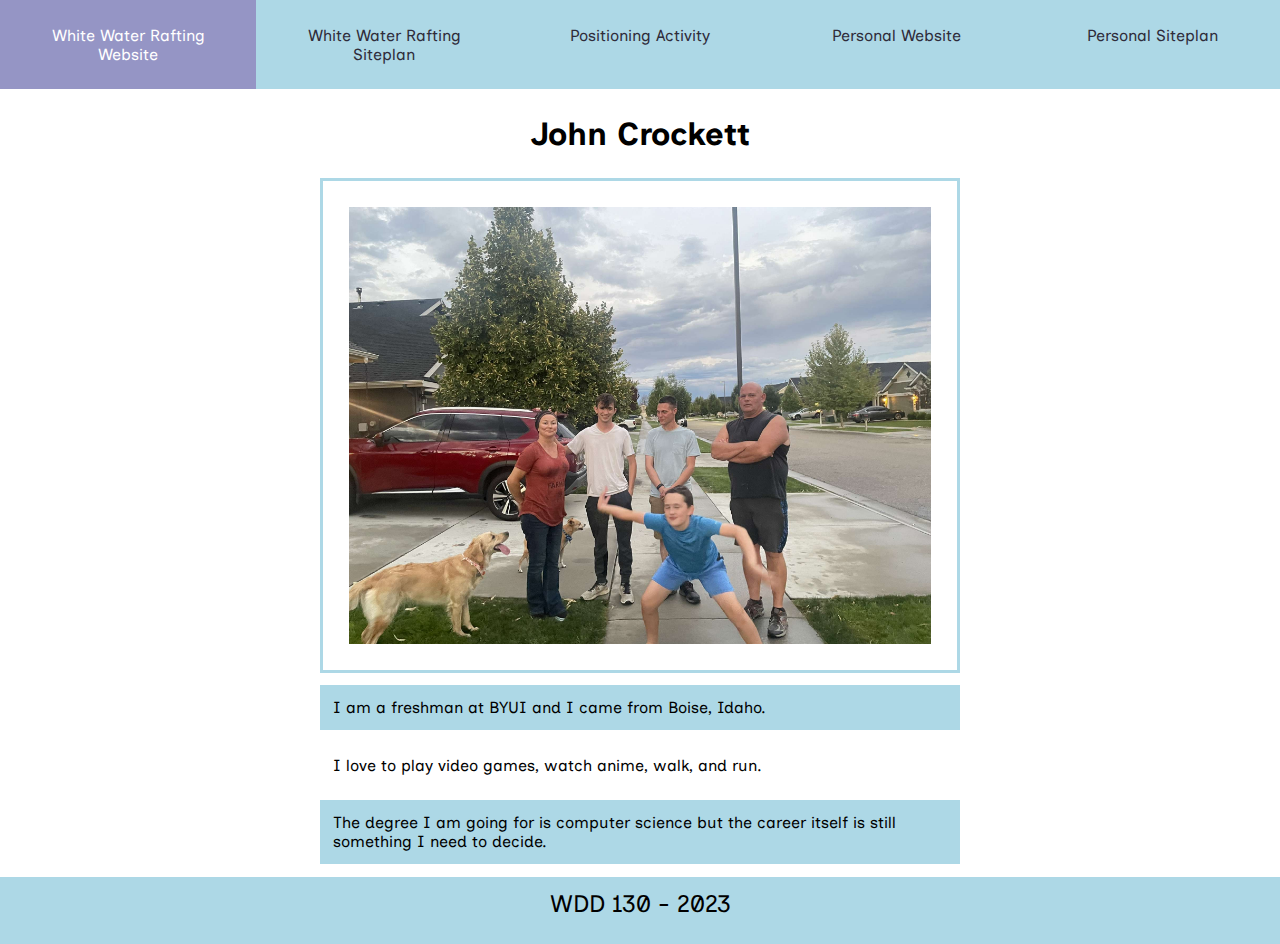
==== index.html @ 6df81dc8 "first commit" ====
<!DOCTYPE html>
<html lang="en">
    <head>
        <!-- Page Support -->
        <meta charset="UTF-8">
        <meta name="viewport" content="width=device-width, inital-scale=1.0">
        <title>WDD130 | Home</title>
        <link href="portal.css" rel="stylesheet">
    </head>

    <body>
        <div id="content">
    
        <header>
            <!-- The links for the Portal Page -->
            <nav id="primary">
                <a href="wwr/index.html">White Water Rafting Website</a>
                <a href="wwr/site-plan-rafting.html">White Water Rafting Siteplan</a>
                <a href="positioning.html">Positioning Activity</a>
                <a href="#">Personal Website</a>
                <a href="#">Personal Siteplan</a>
            </nav> 
        </header>       
        
        <!-- Header / Reason for the page -->
        <h1>John Crockett</h1>

        <!-- Image of me -->
        <img src="images/Yea.jpg" alt="Picture of me">

        <!-- Paragraphs about me -->
        <p class="background">I am a freshman at BYUI and I came from Boise, Idaho.</p>
        <p>I love to play video games, watch anime, walk, and run.</p>
        <p class="background">The degree I am going for is computer science but the career itself is still something I need to decide.</p>
        
        <footer>
            <p>WDD 130 - 2023</p>
        </footer>

        </div>
    </body>

</html>
---- portal.css ----
@import url('https://fonts.googleapis.com/css2?family=Dela+Gothic+One&family=Inclusive+Sans&display=swap');

/* Links in header */
a {
    background-color: lightblue;
    color: rgb(47, 44, 58);
    text-decoration: none;
    padding: 2%;
    /* margin: 0.5%; */
    text-align: center;
    width: 100%;
}

body {
    background-color: lightblue;
    font-family: "Inclusive Sans", Helvetica, sans-serif;
    padding: 0;
    margin: 0;
}

#content {
    background-color: white;
    max-width: 100%;
    margin: 0 auto;
}

/* * {  
    border: 1px solid red;
} */

footer p {
    background-color: lightblue;
    font-size: 1.5em;
    text-align: center;
    width: 100%;
}

p {
   padding: 1%;
   margin: 1% auto; 
   width: 50%;
   box-sizing: border-box;
}

/* Changes font size of header */
h1 {
    font-size: 2em;
    text-align: center;
    margin: 2%;
}

/* Changes picture size */
img {
    width: 50%;
    display: block;
    margin: 0 auto;
    border: 3px solid lightblue;
    padding: 2%;
    box-sizing: border-box;
}

/* On hover changes color of links */
a:hover {
    background-color: rgb(149, 149, 197);
    color: white;
}

/* Prevents overlap and centers */
nav {
    display: flex;
    justify-content: center;
    padding: 0%;
}

/* Changes background color of class names */
.background {
    background-color: lightblue;
}

/* Changes color of ID names */
#primary {
    background-color: white;
}
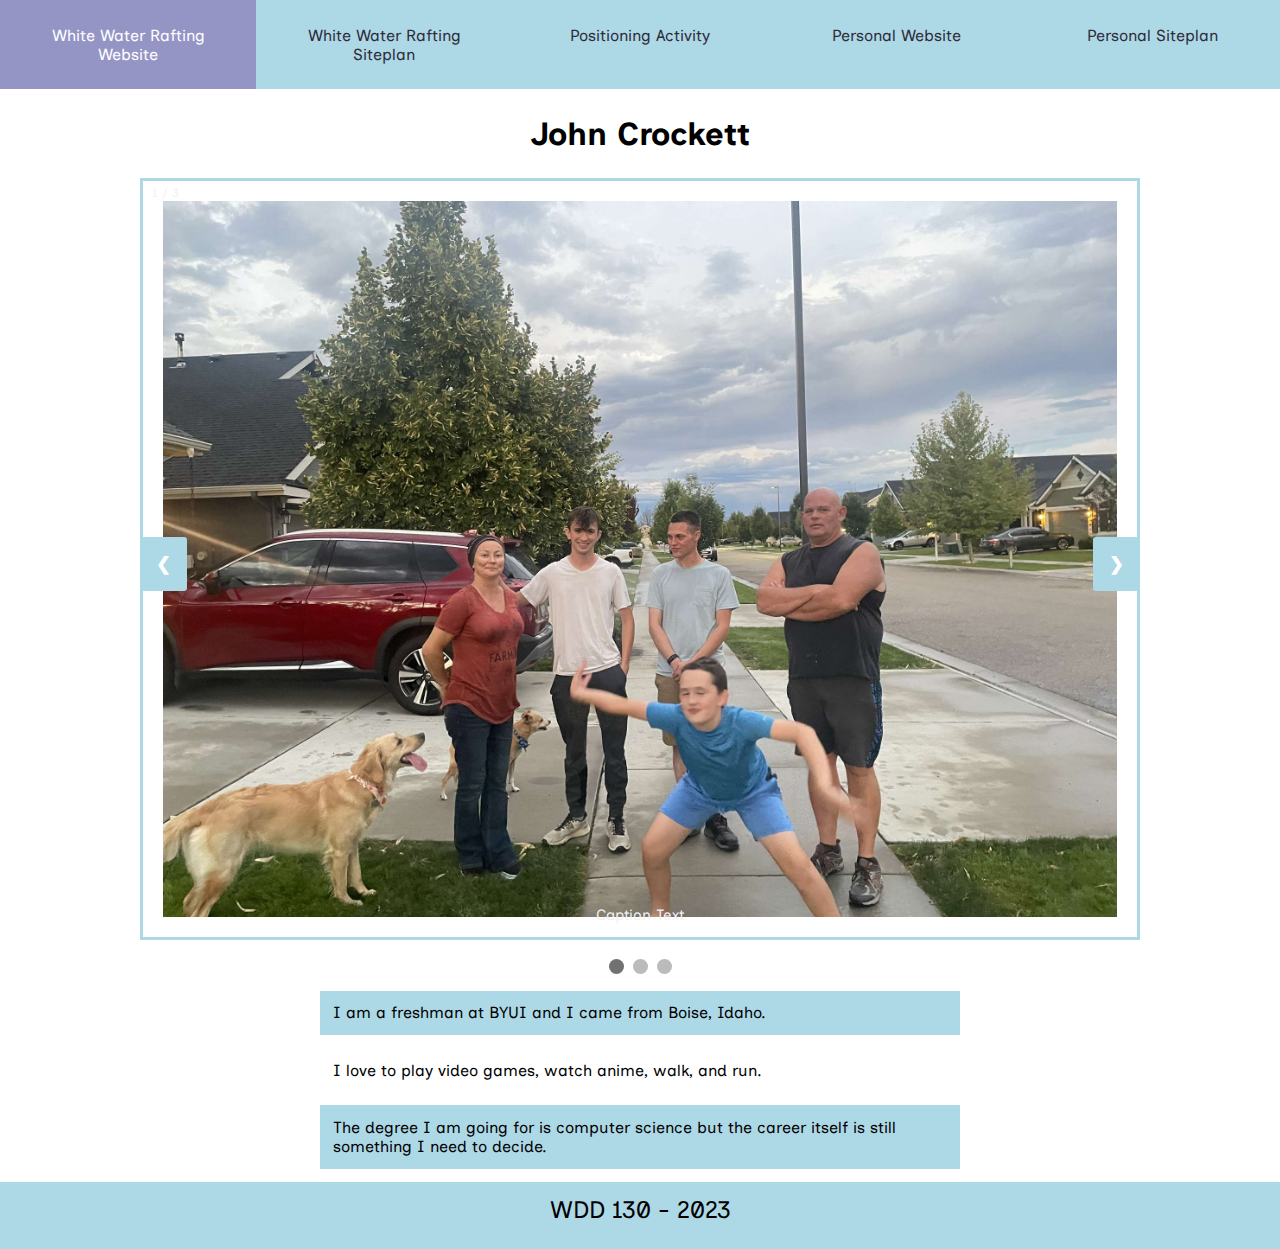
==== commit 91efc86e: "Added slideshow to index" ====
--- a/index.html
+++ b/index.html
@@ -18,15 +18,49 @@
                 <a href="wwr/site-plan-rafting.html">White Water Rafting Siteplan</a>
                 <a href="positioning.html">Positioning Activity</a>
                 <a href="#">Personal Website</a>
-                <a href="#">Personal Siteplan</a>
+                <a href="artshow/site-plan.html">Personal Siteplan</a>
             </nav> 
         </header>       
         
-        <!-- Header / Reason for the page -->
+        <!-- Header / Reason for the page -->   
         <h1>John Crockett</h1>
 
-        <!-- Image of me -->
-        <img src="images/Yea.jpg" alt="Picture of me">
+        <!-- Hello -->
+
+        <!-- Slideshow container -->
+<div class="slideshow-container">
+
+    <!-- Full-width images with number and caption text -->
+    <div class="mySlides fade">
+      <div class="numbertext">1 / 3</div>
+      <img src="images/Yea.jpg" style="width:100%">
+      <div class="text">Caption Text</div>
+    </div>
+  
+    <div class="mySlides fade">
+      <div class="numbertext">2 / 3</div>
+      <img src="images/Work.png" style="width:100%">
+      <div class="text">Caption Two</div>
+    </div>
+  
+    <div class="mySlides fade">
+      <div class="numbertext">3 / 3</div>
+      <img src="images/backup.jpg" style="width:100%">
+      <div class="text">Caption Three</div>
+    </div>
+  
+    <!-- Next and previous buttons -->
+    <a class="prev" onclick="plusSlides(-1)">&#10094;</a>
+    <a class="next" onclick="plusSlides(1)">&#10095;</a>
+  </div>
+  <br>
+  
+  <!-- The dots/circles -->
+  <div style="text-align:center">
+    <span class="dot" onclick="currentSlide(1)"></span>
+    <span class="dot" onclick="currentSlide(2)"></span>
+    <span class="dot" onclick="currentSlide(3)"></span>
+  </div>
 
         <!-- Paragraphs about me -->
         <p class="background">I am a freshman at BYUI and I came from Boise, Idaho.</p>
@@ -35,9 +69,40 @@
         
         <footer>
             <p>WDD 130 - 2023</p>
-        </footer>
+        </footer>   
 
         </div>
     </body>
 
+    <script>
+    let slideIndex = 1;
+        showSlides(slideIndex);
+        
+        // Next/previous controls
+        function plusSlides(n) {
+          showSlides(slideIndex += n);
+        }
+        
+        // Thumbnail image controls
+        function currentSlide(n) {
+          showSlides(slideIndex = n);
+        }
+        
+        function showSlides(n) {
+          let i;
+          let slides = document.getElementsByClassName("mySlides");
+          let dots = document.getElementsByClassName("dot");
+          if (n > slides.length) {slideIndex = 1}
+          if (n < 1) {slideIndex = slides.length}
+          for (i = 0; i < slides.length; i++) {
+            slides[i].style.display = "none";
+          }
+          for (i = 0; i < dots.length; i++) {
+            dots[i].className = dots[i].className.replace(" active", "");
+          }
+          slides[slideIndex-1].style.display = "block";
+          dots[slideIndex-1].className += " active";
+        }
+        </script>
+
 </html>--- a/portal.css
+++ b/portal.css
@@ -80,4 +80,92 @@
 /* Changes color of ID names */
 #primary {
     background-color: white;
+}
+
+* {box-sizing:border-box}
+
+/* Slideshow container */
+.slideshow-container {
+  max-width: 1000px;
+  position: relative;
+  margin: auto;
+}
+
+/* Hide the images by default */
+.mySlides {
+  display: none;
+}
+
+/* Next & previous buttons */
+.prev, .next {
+  cursor: pointer;
+  position: absolute;
+  top: 50%;
+  width: auto;
+  margin-top: -22px;
+  padding: 16px;
+  color: white;
+  font-weight: bold;
+  font-size: 18px;
+  transition: 0.6s ease;
+  border-radius: 0 3px 3px 0;
+  user-select: none;
+}
+
+/* Position the "next button" to the right */
+.next {
+  right: 0;
+  border-radius: 3px 0 0 3px;
+}
+
+/* On hover, add a black background color with a little bit see-through */
+.prev:hover, .next:hover {
+  background-color: rgba(0,0,0,0.8);
+}
+
+/* Caption text */
+.text {
+  color: #f2f2f2;
+  font-size: 15px;
+  padding: 8px 12px;
+  position: absolute;
+  bottom: 8px;
+  width: 100%;
+  text-align: center;
+}
+
+/* Number text (1/3 etc) */
+.numbertext {
+  color: #f2f2f2;
+  font-size: 12px;
+  padding: 8px 12px;
+  position: absolute;
+  top: 0;
+}
+
+/* The dots/bullets/indicators */
+.dot {
+  cursor: pointer;
+  height: 15px;
+  width: 15px;
+  margin: 0 2px;
+  background-color: #bbb;
+  border-radius: 50%;
+  display: inline-block;
+  transition: background-color 0.6s ease;
+}
+
+.active, .dot:hover {
+  background-color: #717171;
+}
+
+/* Fading animation */
+.fade {
+  animation-name: fade;
+  animation-duration: 1.5s;
+}
+
+@keyframes fade {
+  from {opacity: .4}
+  to {opacity: 1}
 }